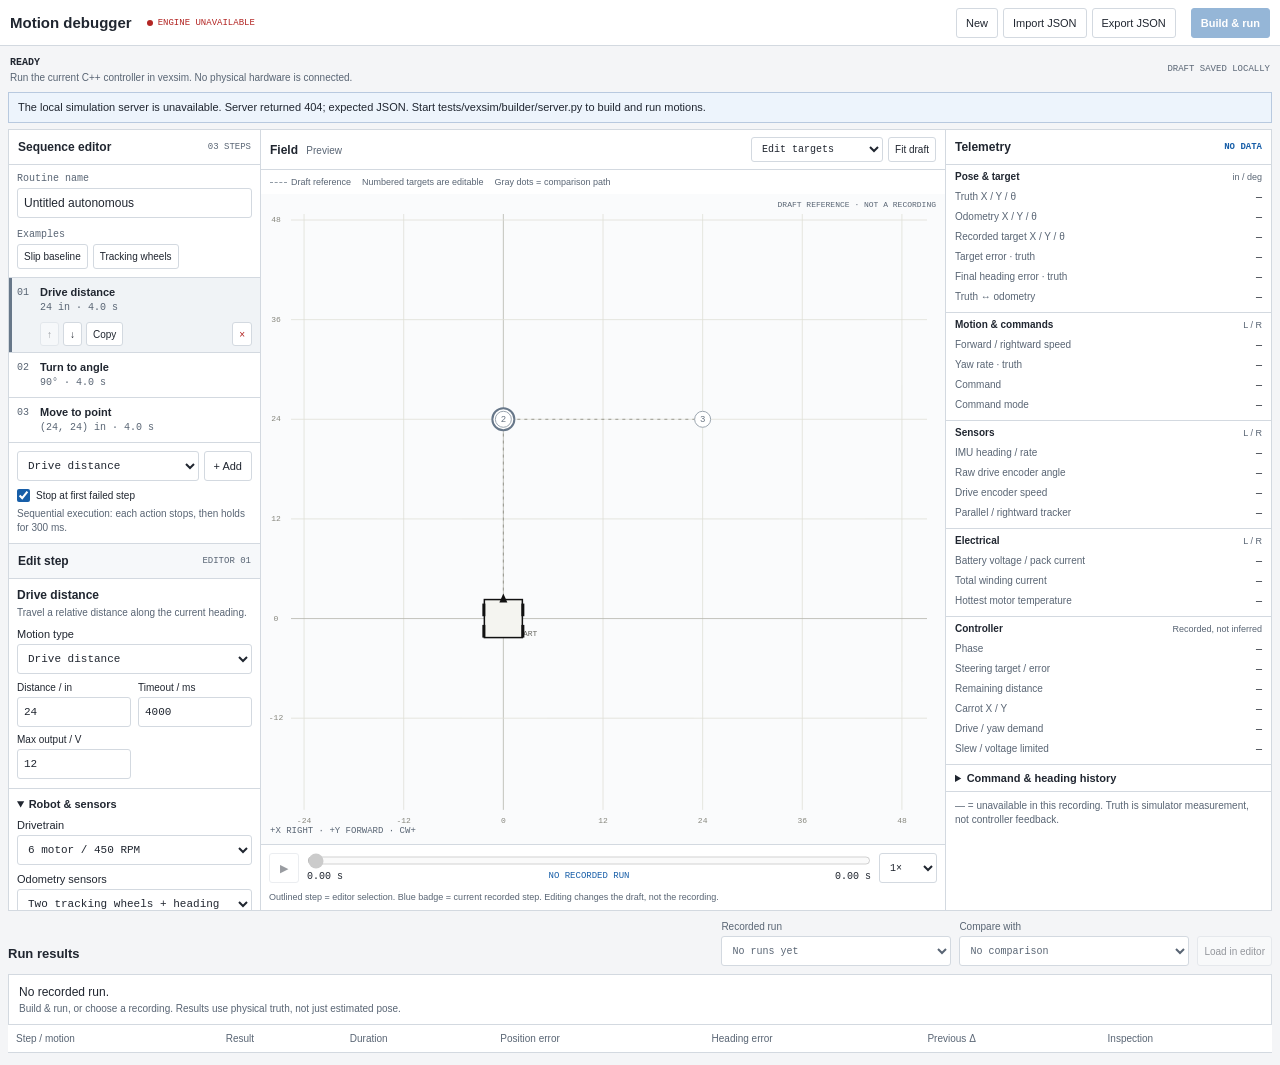
==== tests/vexsim/builder/index.html @ 2e7ef0f2 "Prepare mclib 0.1.0 for release Library: - Command decorators (andThen, with, race, withTimeout, unt" ====
<!doctype html>
<html lang="en">
<head>
  <meta charset="utf-8">
  <meta name="viewport" content="width=device-width, initial-scale=1">
  <meta name="theme-color" content="#f4f5f7">
  <title>Motion debugger</title>
  <link rel="icon" href="data:,">
  <link rel="stylesheet" href="builder.css">
  <script src="builder.js" defer></script>
</head>
<body>
  <header class="app-bar">
    <h1>Motion debugger</h1>
    <div id="connection" class="connection"><span class="status-dot"></span><span>CONNECTING</span></div>
    <div class="document-tools">
      <button id="new-project">New</button><button id="import-project">Import JSON</button><button id="export-project">Export JSON</button>
      <input id="import-file" type="file" accept="application/json,.json" hidden>
    </div>
    <div class="run-actions"><button id="cancel-run" hidden>Cancel run</button><button id="run-sequence" class="primary">Build & run</button></div>
  </header>
  <main>
    <section class="run-bar" aria-label="Simulation status">
      <div class="run-status"><span id="run-status-title">READY</span><p id="run-status-detail">Run the current C++ controller in vexsim. No physical hardware is connected.</p><progress id="run-progress" max="100" value="0" hidden></progress></div>
      <span id="save-status" class="mono">DRAFT SAVED LOCALLY</span>
    </section>
    <div id="notice" class="notice" role="status" hidden></div>
    <div class="workspace">
      <div class="editor-panel">
        <section class="sequence-panel" aria-labelledby="sequence-title">
          <div class="panel-heading"><h2 id="sequence-title">Sequence editor</h2><span id="step-count" class="mono">00 STEPS</span></div>
          <label class="name-field"><span class="label">Routine name</span><input id="routine-name" maxlength="80" autocomplete="off" aria-label="Routine name"></label>
          <div class="example-picker"><span class="label">Examples</span><div><button id="example-baseline" class="small">Slip baseline</button><button id="example-trackers" class="small">Tracking wheels</button></div></div>
          <ol id="step-list" class="step-list" aria-label="Ordered motion steps"></ol>
          <div class="add-step-row"><label class="sr-only" for="new-step-type">Motion to add</label><select id="new-step-type"></select><button id="add-step" aria-label="Add motion step">+ Add</button></div>
          <div class="sequence-foot"><label class="check-label"><input id="stop-on-failure" type="checkbox" checked> Stop at first failed step</label><p>Sequential execution: each action stops, then holds for 300 ms.</p></div>
        </section>
        <aside class="inspector-panel" aria-labelledby="inspector-title">
          <div class="panel-heading"><h2 id="inspector-title">Edit step</h2><span class="mono" id="selected-number">EDITOR 01</span></div>
          <div class="inspector-section"><div id="step-inspector"></div></div>
          <details class="inspector-section" open><summary>Robot & sensors</summary><div class="details-content">
            <label>Drivetrain<select id="robot-preset"></select></label>
            <label>Odometry sensors<select id="tracking-mode"><option value="drive">Drive encoders + heading</option><option value="two">Two tracking wheels + heading</option></select></label>
            <label>Heading source<select id="heading-source"><option value="imu">Inertial sensor</option><option value="encoders">Drive encoders</option></select></label>
            <p class="micro-copy" id="preset-detail"></p>
          </div></details>
          <details class="inspector-section"><summary>Start pose</summary><div class="details-content"><div id="start-pose-fields" class="input-grid three"></div><p class="micro-copy">0° faces +Y; clockwise is positive. Drag the hollow start marker.</p></div></details>
          <details class="inspector-section"><summary>Environment</summary><div class="details-content"><div id="environment-fields" class="input-grid two"></div></div></details>
          <details class="inspector-section"><summary>Controller gains</summary><div class="details-content" id="tuning-fields"></div></details>
        </aside>
      </div>
      <section class="field-panel" aria-labelledby="field-title">
        <div class="panel-heading field-heading"><h2 id="field-title">Field <span id="field-mode">Preview</span></h2><label class="sr-only" for="field-view">Field view</label><select id="field-view"><option value="native">Vexsim playback</option><option value="edit" selected>Edit targets</option></select><button id="fit-view" class="small">Fit draft</button></div>
        <div class="field-toolbar"><div class="legend"><span><i class="line reference"></i>Draft reference</span><span>Numbered targets are editable</span><span>Gray dots = comparison path</span></div></div>
        <div id="canvas-wrap" class="canvas-wrap"><canvas id="field" tabindex="0" aria-label="Motion field. Drag numbered draft targets or click to set the editor-selected point target. Arrow keys pan; mouse wheel zooms."></canvas><iframe id="native-viewer" title="Vexsim native physical simulator viewer" data-src="/native/viewer.html" hidden></iframe><div id="native-status" class="native-status" role="status" hidden>Loading native vexsim viewer…</div><div class="field-coordinate mono" id="field-coordinate">+X RIGHT · +Y FORWARD · CW+</div><div class="field-caption" id="field-caption">DRAFT REFERENCE · NOT A RECORDING</div><div id="field-empty" class="field-empty" hidden></div></div>
        <div class="playback">
          <button id="play-pause" class="play-button" disabled aria-label="Play recorded simulation">▶</button>
          <div class="scrub-wrap"><label class="sr-only" for="timeline">Playback time</label><input id="timeline" type="range" min="0" max="1" value="0" step="0.001" disabled><div class="time-labels mono"><output id="current-time">0.00 s</output><span id="playback-step">NO RECORDED RUN</span><output id="end-time">0.00 s</output></div></div>
          <label class="sr-only" for="playback-speed">Playback speed</label><select id="playback-speed"><option value="0.25">0.25×</option><option value="0.5">0.5×</option><option value="1" selected>1×</option><option value="2">2×</option><option value="4">4×</option></select>
        </div>
        <p id="field-help" class="field-help">Outlined step = editor selection. Blue badge = current recorded step. Editing changes the draft, not the recording.</p>
      </section>
      <aside class="telemetry-panel" aria-labelledby="telemetry-title">
        <div class="panel-heading"><h2 id="telemetry-title">Telemetry</h2><span id="telemetry-mode" class="mode-badge">NO DATA</span></div>
        <div class="telemetry" aria-label="Current telemetry">
          <div id="telemetry-groups"></div>
          <details class="telemetry-plots"><summary>Command & heading history</summary><div class="plot-label">L blue / R orange · ±12 V</div><canvas id="command-plot" aria-label="Recorded left and right commands over time"></canvas><div class="plot-label">Truth blue / IMU orange / steering purple<br>Continuous angle branches · degrees</div><canvas id="heading-plot" aria-label="Recorded truth, IMU and controller steering heading over time"></canvas></details>
          <p class="micro-copy telemetry-note">— = unavailable in this recording. Truth is simulator measurement, not controller feedback.</p>
        </div>
      </aside>
    </div>
    <section class="results-section" aria-labelledby="results-title">
      <div class="results-heading"><h2 id="results-title">Run results</h2><div class="history-controls"><label>Recorded run<select id="run-history"><option value="">No runs yet</option></select></label><label>Compare with<select id="compare-history"><option value="">No comparison</option></select></label><button id="load-recorded" class="small" disabled>Load in editor</button></div></div>
      <p id="comparison-context" class="comparison-context" hidden></p>
      <div id="result-summary" class="result-summary"><div class="empty-summary">No recorded run.<span>Build & run, or choose a recording. Results use physical truth, not just estimated pose.</span></div></div>
      <div class="table-scroll"><table class="results-table"><thead><tr><th>Step / motion</th><th>Result</th><th>Duration</th><th>Position error</th><th>Heading error</th><th>Previous Δ</th><th>Inspection</th></tr></thead><tbody id="step-results"></tbody></table></div>
      <details id="diagnostic-details" class="diagnostic-details" hidden><summary>Run diagnostics & artifacts</summary><pre id="diagnostic-output"></pre></details>
    </section>
  </main>
</body>
</html>
---- tests/vexsim/builder/builder.css ----
:root {
  --paper: #f4f5f7; --panel: #fff; --ink: #202630; --muted: #596574;
  --rule: #d3d9e0; --soft: #eaf0f6; --accent: #175ea8; --red: #b32624;
  --mono: Consolas, "Liberation Mono", monospace;
  font-family: Arial, Helvetica, sans-serif; font-size: 12px;
  color: var(--ink); background: var(--paper); color-scheme: light;
}
* { box-sizing: border-box; }
body { margin: 0; }
h1, h2, h3, p, dl, dd { margin: 0; }
button, input, select { font: inherit; color: inherit; border: 1px solid var(--rule); border-radius: 3px; background: var(--panel); }
button { cursor: pointer; min-height: 30px; padding: 5px 9px; font-size: 11px; white-space: nowrap; }
button:hover { border-color: var(--accent); background: var(--soft); }
button:disabled { cursor: not-allowed; opacity: .45; }
input:not([type=checkbox]):not([type=range]), select { min-width: 0; min-height: 30px; width: 100%; padding: 5px 6px; font-family: var(--mono); font-size: 11px; }
button:focus-visible, input:focus, select:focus, canvas:focus-visible, summary:focus-visible, tr:focus-visible { outline: 2px solid var(--accent); outline-offset: 1px; }
input[type=checkbox] { accent-color: var(--accent); width: 13px; height: 13px; margin: 0; flex-shrink: 0; }
input[type=range] { accent-color: var(--accent); width: 100%; cursor: pointer; }
label { display: grid; gap: 4px; min-width: 0; font-size: 11px; }
.mono, output, .label, .mode-badge { font-family: var(--mono); font-size: 10px; }
.label, .micro-copy { color: var(--muted); }
.micro-copy { font-size: 10px; line-height: 1.4; }
.app-bar { position: sticky; top: 0; z-index: 10; min-height: 46px; display: flex; align-items: center; gap: 15px; padding: 7px 10px; background: var(--panel); border-bottom: 1px solid var(--rule); }
.app-bar h1 { font-size: 15px; white-space: nowrap; }
.connection { display: flex; align-items: center; gap: 5px; color: var(--muted); font: 9px var(--mono); }
.status-dot { width: 6px; height: 6px; border-radius: 50%; background: var(--muted); }
.connection.online .status-dot { background: #218149; }
.connection.offline { color: var(--red); }
.connection.offline .status-dot { background: var(--red); }
.document-tools { display: flex; gap: 5px; margin-left: auto; }
.run-actions { display: flex; gap: 6px; }
.primary { background: var(--accent); color: white; border-color: var(--accent); font-weight: 700; }
.primary:hover { background: #104d8c; color: white; }
#cancel-run { border-color: var(--red); color: var(--red); }
main { padding: 0 8px 12px; }
.run-bar { min-height: 46px; display: flex; align-items: center; justify-content: space-between; gap: 12px; padding: 6px 2px; }
.run-status { min-width: 0; flex: 1; }
.run-status > span { font: 700 10px var(--mono); }
.run-status p { font-size: 10px; color: var(--muted); margin-top: 3px; line-height: 1.3; }
.run-status.error > span { color: var(--red); }
#save-status { color: var(--muted); font-size: 9px; text-align: right; }
progress { display: block; width: min(400px, 100%); height: 3px; margin-top: 4px; accent-color: var(--accent); }
.notice { padding: 7px 9px; margin-bottom: 6px; border: 1px solid #b8c9df; background: #edf4fc; font-size: 11px; line-height: 1.4; overflow-wrap: anywhere; }
.workspace { display: grid; grid-template-columns: 252px minmax(300px, 1fr) 326px; height: clamp(510px, calc(100dvh - 118px), 900px); border: 1px solid var(--rule); background: var(--panel); }
.workspace > * { min-width: 0; min-height: 0; }
.editor-panel { overflow: auto; border-right: 1px solid var(--rule); }
.panel-heading { min-height: 35px; padding: 7px 9px; display: flex; align-items: center; justify-content: space-between; gap: 5px; border-bottom: 1px solid var(--rule); }
.panel-heading h2 { font-size: 12px; }
.panel-heading .mono { color: var(--muted); font-size: 9px; }
.name-field { padding: 8px; }
.name-field input { font-family: Arial, Helvetica, sans-serif !important; font-size: 12px !important; }
.example-picker { padding: 0 8px 8px; }
.example-picker > div { display: flex; gap: 5px; margin-top: 4px; }
.small { min-height: 25px; padding: 4px 6px; font-size: 10px; }
.step-list { list-style: none; padding: 0; margin: 0; max-height: 240px; overflow: auto; border-top: 1px solid var(--rule); }
.step-row { border-bottom: 1px solid var(--rule); position: relative; }
.step-row.selected { box-shadow: inset 3px 0 #677789; background: #f0f3f6; }
.step-select { display: flex; width: 100%; text-align: left; border: 0; border-radius: 0; padding: 8px; gap: 7px; align-items: flex-start; background: transparent; }
.step-num { font: 10px var(--mono); color: var(--muted); min-width: 16px; padding-top: 1px; }
.step-copy { display: grid; gap: 3px; min-width: 0; }
.step-copy strong { font-size: 11px; }
.step-copy small { font: 10px/1.3 var(--mono); color: var(--muted); white-space: normal; }
.step-badge { margin-left: auto; font: 10px var(--mono); }
.step-badge.failed { color: var(--red); }
.replay-badge { display: none; color: var(--accent); font: 700 9px var(--mono); padding: 0 8px 4px 31px; }
.step-row.replay-current .replay-badge { display: block; }
.step-actions { display: flex; gap: 4px; padding: 0 8px 6px 31px; }
.step-actions button { min-height: 24px; padding: 3px 6px; font-size: 10px; }
.step-actions .delete-step { margin-left: auto; color: var(--red); }
.add-step-row { display: flex; gap: 5px; padding: 8px; }
.add-step-row select { flex: 1; width: 0; }
.sequence-foot { padding: 0 8px 9px; border-bottom: 1px solid var(--rule); }
.check-label { display: flex; align-items: center; gap: 6px; font-size: 10px; }
.sequence-foot p { font-size: 10px; color: var(--muted); line-height: 1.35; margin-top: 5px; }
.inspector-panel .panel-heading { background: #f6f8fa; }
.inspector-section { padding: 9px 8px; border-bottom: 1px solid var(--rule); }
summary { cursor: pointer; font-size: 11px; font-weight: 700; }
.details-content { display: grid; gap: 8px; padding-top: 9px; }
.input-grid { display: grid; gap: 7px; }
.input-grid.two { grid-template-columns: 1fr 1fr; }
.input-grid.three { grid-template-columns: repeat(3, 1fr); gap: 5px; }
.input-grid label { font-size: 10px; }
.motion-title { font-size: 12px; margin-bottom: 4px; }
.motion-description { font-size: 10px; color: var(--muted); line-height: 1.35; margin-bottom: 8px; }
.step-form { display: grid; gap: 8px; }
.gain-group + .gain-group { margin-top: 5px; }
.gain-group > span { display: block; font: 9px var(--mono); color: var(--muted); margin-bottom: 5px; }
.field-panel { display: flex; flex-direction: column; overflow: hidden; }
.field-panel > :not(.canvas-wrap) { flex-shrink: 0; }
.field-heading h2 span { font-size: 10px; font-weight: 400; color: var(--muted); margin-left: 5px; }
.field-heading > select { width: 132px; min-height: 25px; font-size: 10px; margin-left: auto; }
.field-toolbar { padding: 7px 9px; }
.legend { display: flex; gap: 11px; flex-wrap: wrap; }
.legend > span { display: flex; align-items: center; gap: 4px; font-size: 9px; color: var(--muted); }
.line { width: 17px; border-top: 2px solid var(--ink); }
.line.estimate { border-color: #b32624; border-top-style: dashed; }
.line.reference { border-color: #929ca6; border-top: 1px dashed #929ca6; }
.line.controller { border-color: #175ea8; }
.canvas-wrap { position: relative; flex: 1 1 0; min-height: 0; overflow: hidden; background: #fafbfc; }
.canvas-wrap canvas { width: 100%; height: 100%; display: block; cursor: crosshair; touch-action: none; }
#native-viewer { width: 100%; height: 100%; position: absolute; inset: 0; border: 0; background: #202630; }
.native-view #field, .native-view .field-coordinate, .native-view .field-caption { visibility: hidden; }
.native-status { position: absolute; left: 8px; top: 8px; padding: 5px 7px; max-width: calc(100% - 16px); background: #ffffffeb; font: 9px/1.4 var(--mono); color: var(--ink); pointer-events: none; }
.native-status.error { color: var(--red); border: 1px solid var(--red); }
.field-coordinate, .field-caption { position: absolute; pointer-events: none; color: var(--muted); font: 9px var(--mono); }
.field-coordinate { left: 9px; bottom: 8px; }
.field-caption { right: 9px; top: 6px; text-align: right; max-width: 75%; font-size: 8px; }
.field-empty { position: absolute; top: 40%; left: 10%; right: 10%; padding: 12px; text-align: center; background: #fffffff0; border: 1px solid var(--rule); font-size: 12px; pointer-events: none; }
.playback { display: flex; align-items: center; gap: 8px; padding: 8px; border-top: 1px solid var(--rule); }
.play-button { width: 30px; padding: 4px; flex-shrink: 0; }
.scrub-wrap { flex: 1; min-width: 0; }
.scrub-wrap input { display: block; height: 13px; margin: 0; }
.time-labels { display: flex; justify-content: space-between; gap: 4px; margin-top: 4px; font-size: 9px; }
#playback-step { color: var(--accent); text-align: center; }
.playback > select { width: 58px; font-size: 10px; }
.field-help { padding: 0 8px 7px; font-size: 9px; line-height: 1.35; color: var(--muted); }
.telemetry-panel { border-left: 1px solid var(--rule); display: flex; flex-direction: column; }
.telemetry-panel > .panel-heading { flex-shrink: 0; }
.mode-badge { color: var(--accent); font-size: 9px; font-weight: 700; }
.mode-badge.live { color: #187840; }
.telemetry { overflow-y: auto; min-height: 0; }
.telemetry-group { padding: 6px 9px; border-bottom: 1px solid var(--rule); }
.telemetry-group h3 { display: flex; align-items: center; justify-content: space-between; font-size: 10px; margin-bottom: 4px; }
.telemetry-group h3 span { font-size: 9px; font-weight: 400; color: var(--muted); }
.telemetry-group dl > div { display: flex; gap: 8px; align-items: baseline; justify-content: space-between; padding: 3px 0; }
.telemetry-group dt { font-size: 10px; color: var(--muted); min-width: 0; }
.telemetry-group dd { text-align: right; flex-shrink: 0; max-width: 68%; overflow-wrap: anywhere; }
.telemetry-group output { font-size: 10px; font-variant-numeric: tabular-nums; }
.telemetry-note { padding: 7px 9px; }
.telemetry-plots { padding: 7px 9px; border-bottom: 1px solid var(--rule); }
.telemetry-plots canvas { display: block; width: 100%; height: 72px; }
.plot-label { color: var(--muted); font: 9px var(--mono); margin: 7px 0 3px; }
.results-section { padding-top: 10px; }
.results-heading { display: flex; align-items: flex-end; justify-content: space-between; gap: 15px; margin-bottom: 8px; }
.results-heading h2 { font-size: 13px; padding-bottom: 5px; }
.history-controls { display: flex; gap: 8px; align-items: flex-end; min-width: 0; }
.history-controls label { width: 230px; font-size: 10px; color: var(--muted); }
.history-controls select { font-size: 10px; }
.history-controls > button { min-height: 30px; }
.comparison-context { padding: 6px 0; color: var(--muted); font-size: 10px; line-height: 1.4; }
.result-summary { display: grid; grid-template-columns: repeat(4, 1fr); border: 1px solid var(--rule); background: var(--panel); }
.summary-cell { padding: 8px 10px; border-right: 1px solid var(--rule); }
.summary-cell:last-child { border-right: 0; }
.summary-cell .label { font-size: 9px; }
.summary-cell strong { font: 700 15px var(--mono); display: block; margin: 4px 0; }
.summary-cell small { font-size: 9px; color: var(--muted); }
.summary-cell strong.failed, .error-text { color: var(--red); }
.empty-summary { grid-column: 1/-1; padding: 10px; display: grid; gap: 4px; font-size: 12px; }
.empty-summary span { color: var(--muted); font-size: 10px; }
.table-scroll { overflow-x: auto; max-width: 100%; }
.results-table { width: 100%; border-collapse: collapse; text-align: left; background: var(--panel); }
.results-table th { text-align: left; color: var(--muted); font-size: 10px; font-weight: 400; white-space: nowrap; }
.results-table th, .results-table td { padding: 8px; border-bottom: 1px solid var(--rule); }
.results-table td { font: 10px var(--mono); }
.results-table td:first-child { font: 700 11px Arial, Helvetica, sans-serif; white-space: nowrap; }
.results-table td:last-child { min-width: 150px; line-height: 1.4; }
.results-table tbody tr { cursor: pointer; }
.results-table tbody tr:hover, .results-table tr.selected { background: var(--soft); }
.results-table tr.replay-current td:first-child { color: var(--accent); }
.result-tag { font-size: 9px; border: 1px solid #507b58; color: #2b6234; padding: 2px 4px; white-space: nowrap; }
.result-tag.failed { color: var(--red); border-color: var(--red); }
.result-tag.skipped { color: var(--muted); border-color: var(--rule); }
.diagnostic-details { margin-top: 8px; border: 1px solid var(--rule); padding: 8px; background: var(--panel); }
.diagnostic-details pre { font: 10px/1.5 var(--mono); white-space: pre-wrap; overflow-wrap: anywhere; max-height: 280px; overflow: auto; }
.sr-only { position: absolute; width: 1px; height: 1px; padding: 0; margin: -1px; overflow: hidden; clip: rect(0,0,0,0); white-space: nowrap; border: 0; }
[hidden] { display: none !important; }
@media (min-width: 1600px) { .workspace { grid-template-columns: 280px minmax(400px, 1fr) 360px; } }
@media (max-width: 1100px) {
  .workspace { grid-template-columns: 225px minmax(260px, 1fr) 290px; }
  .telemetry-group { padding-right: 7px; padding-left: 7px; }
  .telemetry-group dt, .telemetry-group output { font-size: 9px; }
  .connection { font-size: 8px; }
  .app-bar { gap: 8px; }
}
@media (max-width: 900px) {
  .workspace { height: auto; grid-template-columns: minmax(0, 1fr) 310px; }
  .editor-panel { grid-column: 1/-1; display: grid; grid-template-columns: 1fr 1fr; max-height: 390px; border-right: 0; border-bottom: 1px solid var(--rule); }
  .sequence-panel { border-right: 1px solid var(--rule); }
  .field-panel, .telemetry-panel { height: 590px; }
  .connection { margin-left: auto; }
  .document-tools { margin-left: 0; }
  .history-controls label { width: 180px; }
}
@media (max-width: 620px) {
  .app-bar { display: grid; grid-template-columns: minmax(0, 1fr) auto; padding: 6px; gap: 5px; }
  .app-bar h1 { font-size: 14px; }
  .connection { justify-self: end; }
  .document-tools { gap: 3px; }
  .document-tools button { font-size: 10px; padding: 5px; }
  .run-actions { gap: 4px; justify-content: flex-end; }
  .run-actions button { font-size: 10px; padding: 5px 7px; }
  main { padding: 0 5px 10px; }
  .run-bar { align-items: flex-start; padding: 6px 1px; }
  #save-status { max-width: 85px; font-size: 8px; }
  .workspace { grid-template-columns: minmax(0, 1fr); }
  .editor-panel { display: block; grid-column: auto; max-height: 380px; }
  .sequence-panel { border-right: 0; }
  .step-list { max-height: 170px; }
  .field-panel { height: 430px; }
  .telemetry-panel { height: auto; max-height: none; border-left: 0; border-top: 1px solid var(--rule); }
  .telemetry { overflow: visible; }
  .telemetry-group dt, .telemetry-group output { font-size: 10px; }
  .field-help { font-size: 9px; }
  .results-heading { display: block; }
  .history-controls { flex-wrap: wrap; gap: 6px; margin-top: 5px; }
  .history-controls label { flex: 1; min-width: 0; width: calc(50% - 3px); }
  .history-controls > button { margin-left: auto; }
  .result-summary { grid-template-columns: 1fr 1fr; }
  .summary-cell { border-bottom: 1px solid var(--rule); }
  .summary-cell:nth-child(2n) { border-right: 0; }
  .summary-cell:nth-last-child(-n+2) { border-bottom: 0; }
  .time-labels { font-size: 8px; }
}
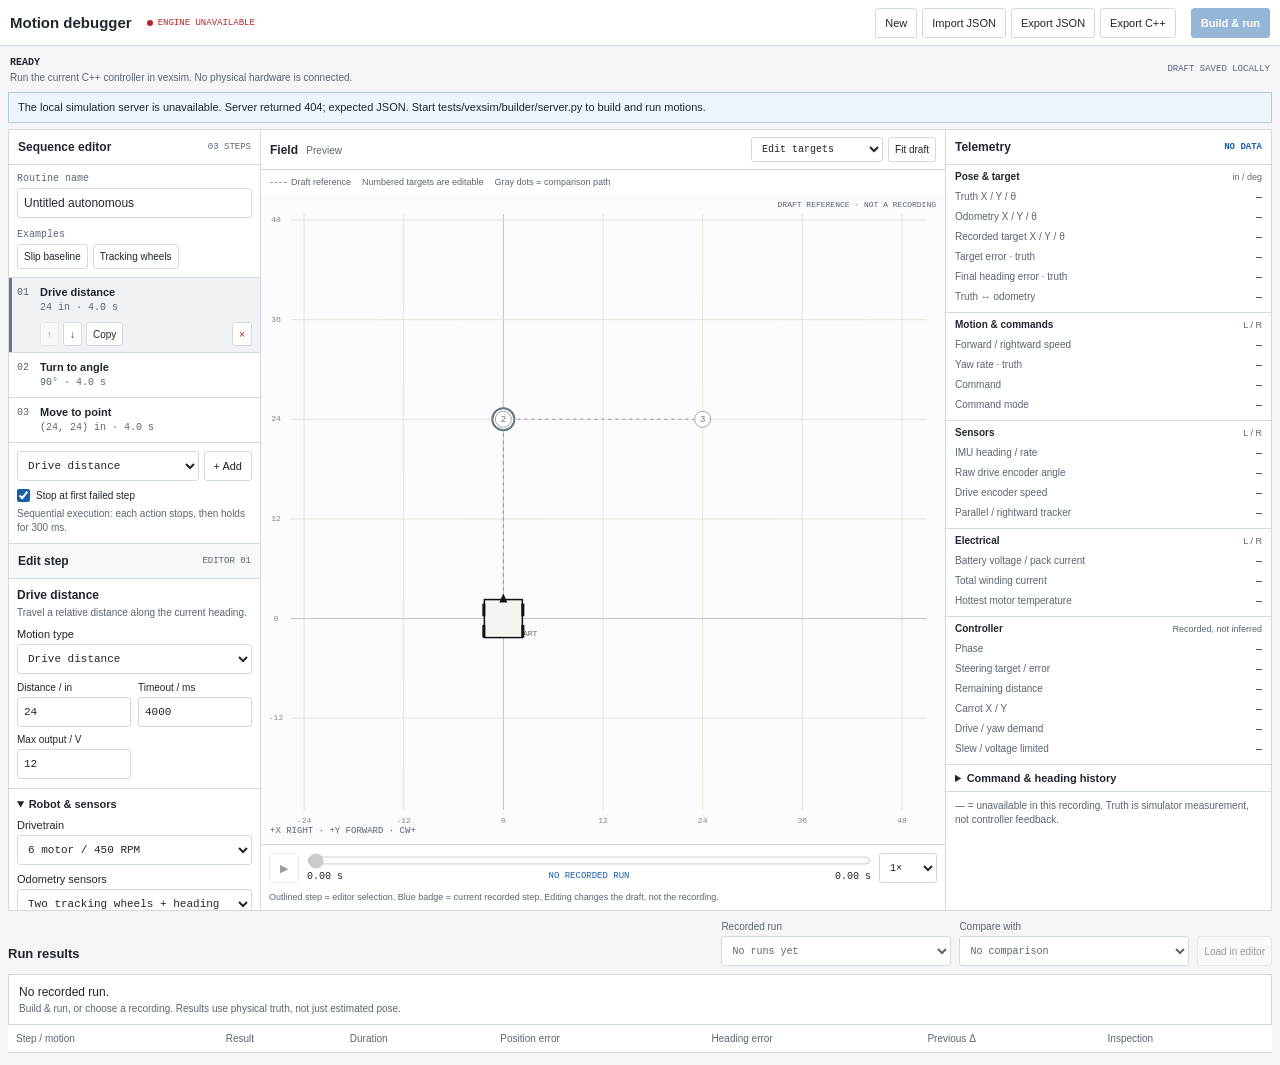
==== commit d6243e7d: "Add a trajectory builder to the motion builder Follow steps take a list of waypoints that can be dra" ====
--- a/tests/vexsim/builder/index.html
+++ b/tests/vexsim/builder/index.html
@@ -14,7 +14,7 @@
     <h1>Motion debugger</h1>
     <div id="connection" class="connection"><span class="status-dot"></span><span>CONNECTING</span></div>
     <div class="document-tools">
-      <button id="new-project">New</button><button id="import-project">Import JSON</button><button id="export-project">Export JSON</button>
+      <button id="new-project">New</button><button id="import-project">Import JSON</button><button id="export-project">Export JSON</button><button id="export-cpp">Export C++</button>
       <input id="import-file" type="file" accept="application/json,.json" hidden>
     </div>
     <div class="run-actions"><button id="cancel-run" hidden>Cancel run</button><button id="run-sequence" class="primary">Build & run</button></div>
@@ -77,5 +77,11 @@
       <details id="diagnostic-details" class="diagnostic-details" hidden><summary>Run diagnostics & artifacts</summary><pre id="diagnostic-output"></pre></details>
     </section>
   </main>
+  <dialog id="cpp-dialog" class="cpp-dialog">
+    <h2>Autonomous as C++</h2>
+    <p id="cpp-note" class="motion-description"></p>
+    <textarea id="cpp-code" readonly spellcheck="false" aria-label="Generated C++"></textarea>
+    <div class="cpp-actions"><button id="cpp-copy">Copy</button><button id="cpp-download">Download .cpp</button><button id="cpp-close" class="primary">Close</button></div>
+  </dialog>
 </body>
 </html>
--- a/tests/vexsim/builder/builder.css
+++ b/tests/vexsim/builder/builder.css
@@ -211,3 +211,13 @@
   .summary-cell:nth-last-child(-n+2) { border-bottom: 0; }
   .time-labels { font-size: 8px; }
 }
+
+/* Trajectory builder: waypoint editor and C++ export. */
+.waypoint-editor { margin-top: 12px; }
+.waypoint-editor h4 { margin: 0 0 6px; font-size: 12px; }
+.waypoint-row { align-items: end; }
+.waypoint-actions { display: flex; gap: 8px; margin: 6px 0; }
+.cpp-dialog { width: min(820px, calc(100vw - 32px)); max-height: calc(100vh - 32px); padding: 16px; border: 1px solid #b1b1a7; border-radius: 6px; }
+.cpp-dialog h2 { margin: 0 0 8px; font-size: 15px; }
+.cpp-dialog textarea { width: 100%; height: 55vh; box-sizing: border-box; font: 12px/1.45 Consolas, monospace; white-space: pre; }
+.cpp-actions { display: flex; gap: 8px; justify-content: flex-end; margin-top: 10px; }
